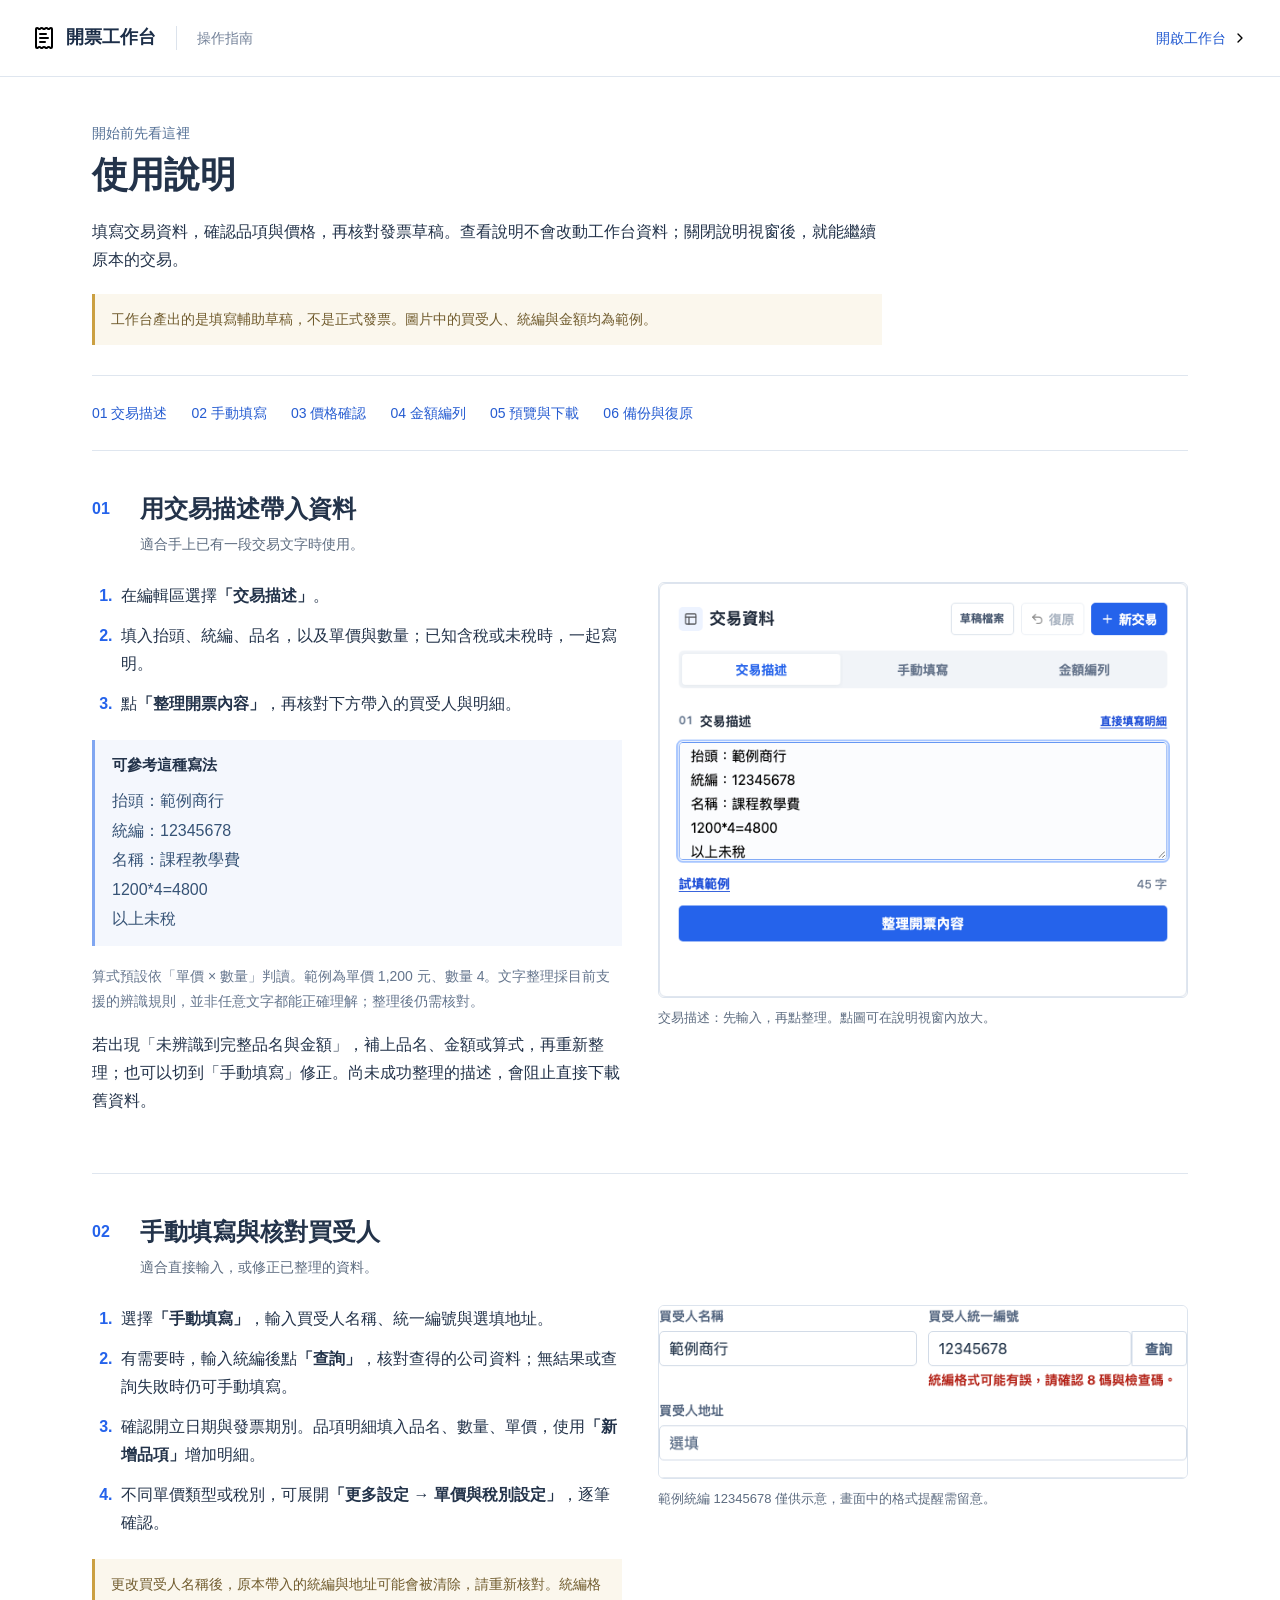
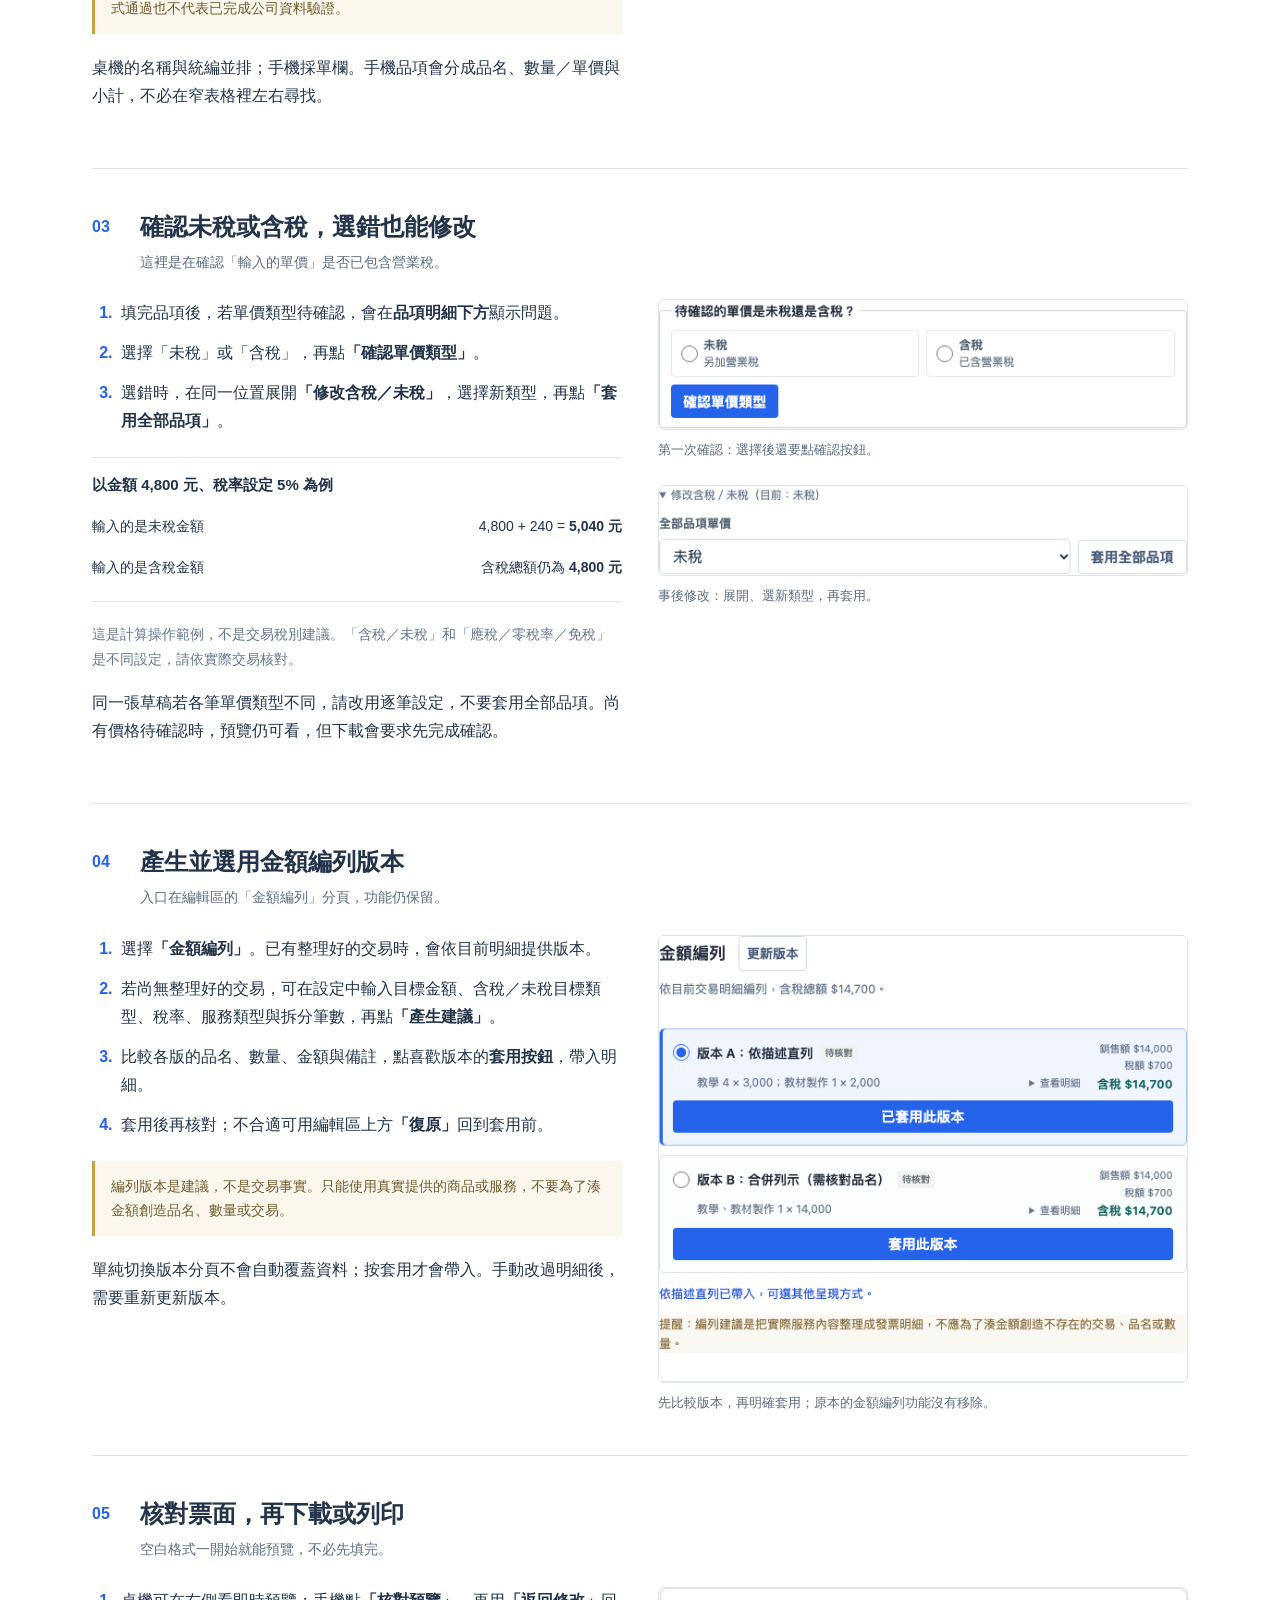
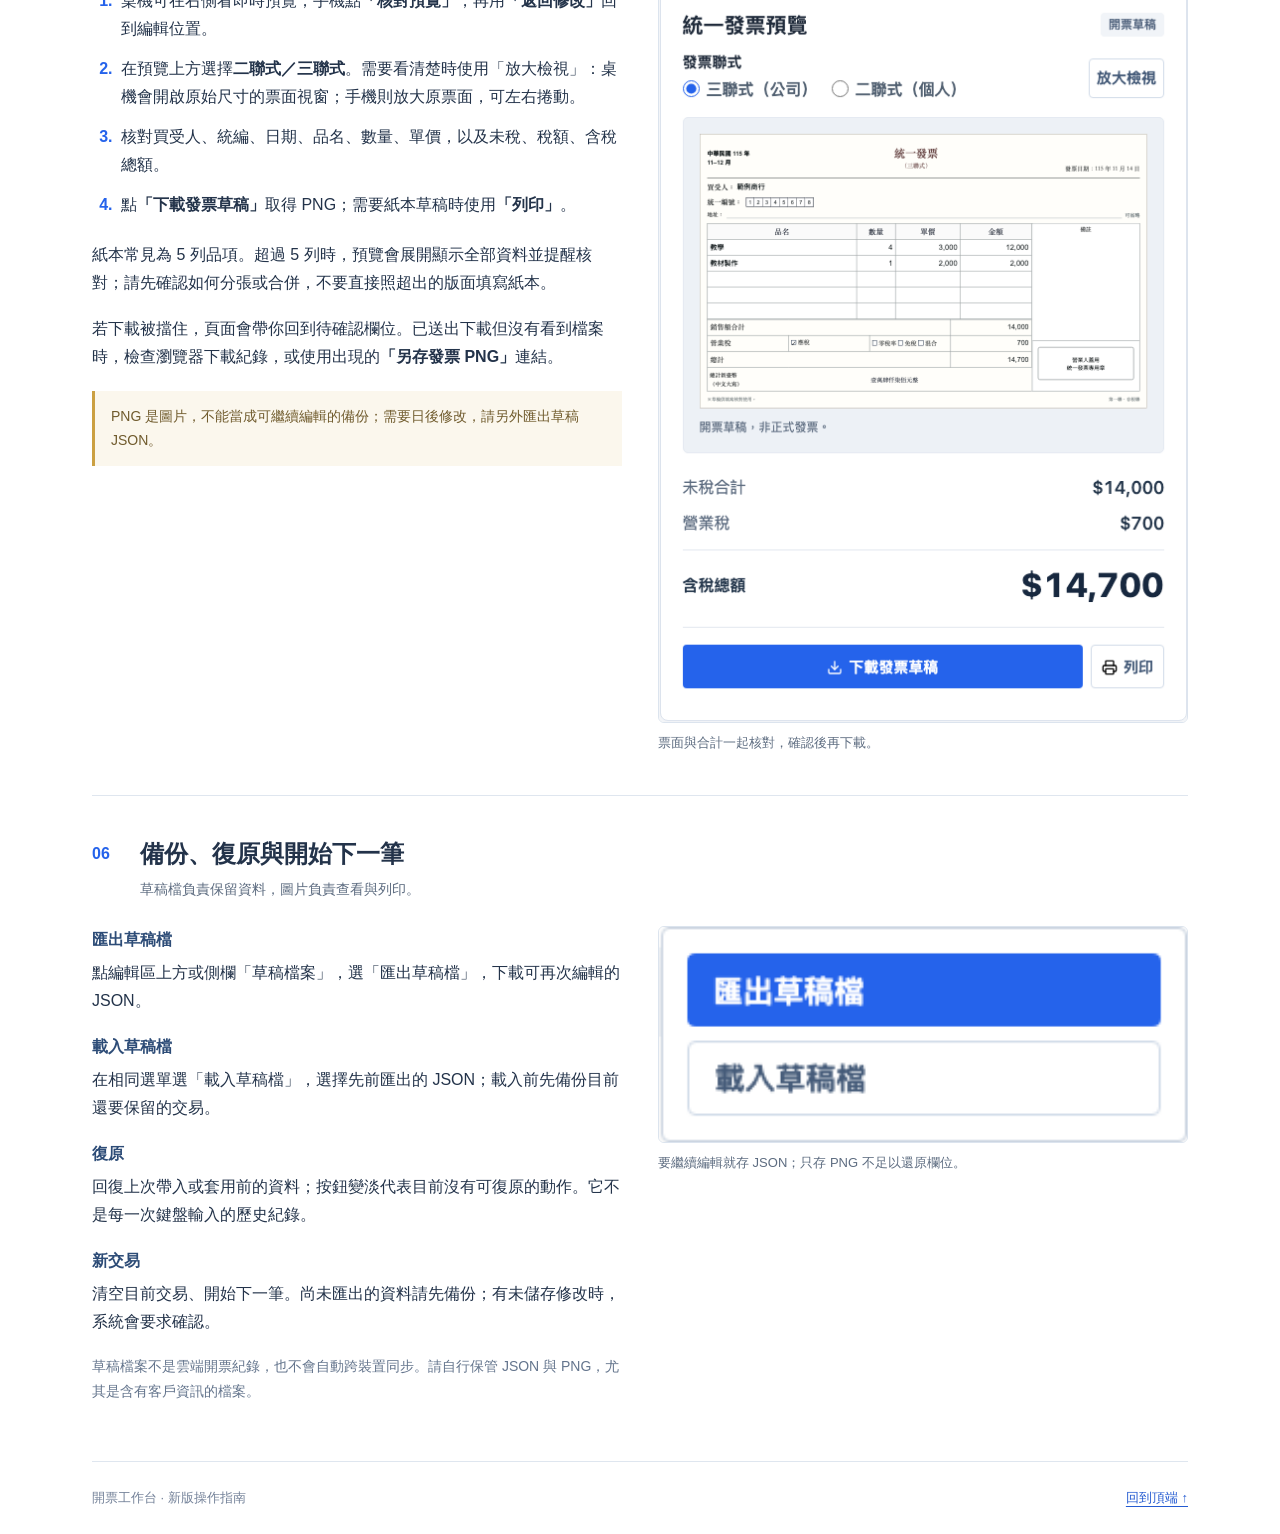
==== workspace-guide.html @ 72c4c707 "Publish compact invoice workspace with in-app guide and updated README" ====
<!doctype html>
<html lang="zh-Hant">
<head>
  <meta charset="utf-8">
  <meta name="viewport" content="width=device-width, initial-scale=1, viewport-fit=cover">
  <title>使用說明｜開票工作台</title>
  <link rel="stylesheet" href="workspace-guide.css?v=3">
  <script src="workspace-guide.js?v=3" defer></script>
</head>
<body id="top">
  <header class="guide-header">
    <a class="guide-brand" href="workspace-preview.html" target="_blank" rel="noopener"><img src="assets/workspace-preview/receipt-text.svg" alt="">開票工作台</a>
    <span>操作指南</span>
    <a class="workspace-link" href="workspace-preview.html" target="_blank" rel="noopener">開啟工作台<img src="assets/workspace-preview/chevron-right.svg" alt=""></a>
  </header>
  <main>
    <div class="guide-intro"><p class="guide-kicker">開始前先看這裡</p><h1>使用說明</h1><p>填寫交易資料，確認品項與價格，再核對發票草稿。查看說明不會改動工作台資料；關閉說明視窗後，就能繼續原本的交易。</p><div class="guide-caution">工作台產出的是填寫輔助草稿，不是正式發票。圖片中的買受人、統編與金額均為範例。</div></div>
    <nav class="guide-toc" aria-label="說明章節">
      <a href="#description">01 交易描述</a><a href="#manual">02 手動填寫</a><a href="#price">03 價格確認</a><a href="#allocation">04 金額編列</a><a href="#preview">05 預覽與下載</a><a href="#backup">06 備份與復原</a>
    </nav>
    <section id="description" class="guide-section">
      <div class="section-heading"><span>01</span><div><h2>用交易描述帶入資料</h2><p>適合手上已有一段交易文字時使用。</p></div></div>
      <div class="guide-columns"><div><ol><li>在編輯區選擇<strong>「交易描述」</strong>。</li><li>填入抬頭、統編、品名，以及單價與數量；已知含稅或未稅時，一起寫明。</li><li>點<strong>「整理開票內容」</strong>，再核對下方帶入的買受人與明細。</li></ol><div class="example"><h3>可參考這種寫法</h3><pre>抬頭：範例商行
統編：12345678
名稱：課程教學費
1200*4=4800
以上未稅</pre></div><p class="guide-note">算式預設依「單價 × 數量」判讀。範例為單價 1,200 元、數量 4。文字整理採目前支援的辨識規則，並非任意文字都能正確理解；整理後仍需核對。</p><p>若出現「未辨識到完整品名與金額」，補上品名、金額或算式，再重新整理；也可以切到「手動填寫」修正。尚未成功整理的描述，會阻止直接下載舊資料。</p></div><figure><a href="assets/workspace-guide/01-description.png" target="_blank" rel="noopener"><img src="assets/workspace-guide/01-description.png" alt="交易描述輸入範例與整理開票內容按鈕"></a><figcaption>交易描述：先輸入，再點整理。點圖可在說明視窗內放大。</figcaption></figure></div>
    </section>
    <section id="manual" class="guide-section">
      <div class="section-heading"><span>02</span><div><h2>手動填寫與核對買受人</h2><p>適合直接輸入，或修正已整理的資料。</p></div></div>
      <div class="guide-columns"><div><ol><li>選擇<strong>「手動填寫」</strong>，輸入買受人名稱、統一編號與選填地址。</li><li>有需要時，輸入統編後點<strong>「查詢」</strong>，核對查得的公司資料；無結果或查詢失敗時仍可手動填寫。</li><li>確認開立日期與發票期別。品項明細填入品名、數量、單價，使用<strong>「新增品項」</strong>增加明細。</li><li>不同單價類型或稅別，可展開<strong>「更多設定 → 單價與稅別設定」</strong>，逐筆確認。</li></ol><div class="guide-caution">更改買受人名稱後，原本帶入的統編與地址可能會被清除，請重新核對。統編格式通過也不代表已完成公司資料驗證。</div><p>桌機的名稱與統編並排；手機採單欄。手機品項會分成品名、數量／單價與小計，不必在窄表格裡左右尋找。</p></div><figure><a href="assets/workspace-guide/02-buyer.png" target="_blank" rel="noopener"><img src="assets/workspace-guide/02-buyer.png" alt="買受人名稱、統編查詢與地址欄位；範例統編顯示格式提醒" loading="lazy"></a><figcaption>範例統編 12345678 僅供示意，畫面中的格式提醒需留意。</figcaption></figure></div>
    </section>
    <section id="price" class="guide-section">
      <div class="section-heading"><span>03</span><div><h2>確認未稅或含稅，選錯也能修改</h2><p>這裡是在確認「輸入的單價」是否已包含營業稅。</p></div></div>
      <div class="guide-columns"><div><ol><li>填完品項後，若單價類型待確認，會在<strong>品項明細下方</strong>顯示問題。</li><li>選擇「未稅」或「含稅」，再點<strong>「確認單價類型」</strong>。</li><li>選錯時，在同一位置展開<strong>「修改含稅／未稅」</strong>，選擇新類型，再點<strong>「套用全部品項」</strong>。</li></ol><div class="price-example"><h3>以金額 4,800 元、稅率設定 5% 為例</h3><dl><div><dt>輸入的是未稅金額</dt><dd>4,800 + 240 = <strong>5,040 元</strong></dd></div><div><dt>輸入的是含稅金額</dt><dd>含稅總額仍為 <strong>4,800 元</strong></dd></div></dl></div><p class="guide-note">這是計算操作範例，不是交易稅別建議。「含稅／未稅」和「應稅／零稅率／免稅」是不同設定，請依實際交易核對。</p><p>同一張草稿若各筆單價類型不同，請改用逐筆設定，不要套用全部品項。尚有價格待確認時，預覽仍可看，但下載會要求先完成確認。</p></div><div class="guide-figures"><figure><a href="assets/workspace-guide/03-price.png" target="_blank" rel="noopener"><img src="assets/workspace-guide/03-price.png" alt="品項下方的未稅與含稅選項及確認單價類型按鈕" loading="lazy"></a><figcaption>第一次確認：選擇後還要點確認按鈕。</figcaption></figure><figure><a href="assets/workspace-guide/04-change-price.png" target="_blank" rel="noopener"><img src="assets/workspace-guide/04-change-price.png" alt="修改含稅未稅的下拉選單及套用全部品項按鈕" loading="lazy"></a><figcaption>事後修改：展開、選新類型，再套用。</figcaption></figure></div></div>
    </section>
    <section id="allocation" class="guide-section">
      <div class="section-heading"><span>04</span><div><h2>產生並選用金額編列版本</h2><p>入口在編輯區的「金額編列」分頁，功能仍保留。</p></div></div>
      <div class="guide-columns"><div><ol><li>選擇<strong>「金額編列」</strong>。已有整理好的交易時，會依目前明細提供版本。</li><li>若尚無整理好的交易，可在設定中輸入目標金額、含稅／未稅目標類型、稅率、服務類型與拆分筆數，再點<strong>「產生建議」</strong>。</li><li>比較各版的品名、數量、金額與備註，點喜歡版本的<strong>套用按鈕</strong>，帶入明細。</li><li>套用後再核對；不合適可用編輯區上方<strong>「復原」</strong>回到套用前。</li></ol><div class="guide-caution">編列版本是建議，不是交易事實。只能使用真實提供的商品或服務，不要為了湊金額創造品名、數量或交易。</div><p>單純切換版本分頁不會自動覆蓋資料；按套用才會帶入。手動改過明細後，需要重新更新版本。</p></div><figure><a href="assets/workspace-guide/05-allocation.png" target="_blank" rel="noopener"><img src="assets/workspace-guide/05-allocation.png" alt="金額編列分頁中的多個版本、金額比較與套用按鈕" loading="lazy"></a><figcaption>先比較版本，再明確套用；原本的金額編列功能沒有移除。</figcaption></figure></div>
    </section>
    <section id="preview" class="guide-section">
      <div class="section-heading"><span>05</span><div><h2>核對票面，再下載或列印</h2><p>空白格式一開始就能預覽，不必先填完。</p></div></div>
      <div class="guide-columns"><div><ol><li>桌機可在右側看即時預覽；手機點<strong>「核對預覽」</strong>，再用<strong>「返回修改」</strong>回到編輯位置。</li><li>在預覽上方選擇<strong>二聯式／三聯式</strong>。需要看清楚時使用「放大檢視」：桌機會開啟原始尺寸的票面視窗；手機則放大原票面，可左右捲動。</li><li>核對買受人、統編、日期、品名、數量、單價，以及未稅、稅額、含稅總額。</li><li>點<strong>「下載發票草稿」</strong>取得 PNG；需要紙本草稿時使用<strong>「列印」</strong>。</li></ol><p>紙本常見為 5 列品項。超過 5 列時，預覽會展開顯示全部資料並提醒核對；請先確認如何分張或合併，不要直接照超出的版面填寫紙本。</p><p>若下載被擋住，頁面會帶你回到待確認欄位。已送出下載但沒有看到檔案時，檢查瀏覽器下載紀錄，或使用出現的<strong>「另存發票 PNG」</strong>連結。</p><div class="guide-caution">PNG 是圖片，不能當成可繼續編輯的備份；需要日後修改，請另外匯出草稿 JSON。</div></div><figure><a href="assets/workspace-guide/06-preview.png" target="_blank" rel="noopener"><img src="assets/workspace-guide/06-preview.png" alt="三聯式票面預覽、金額小計、下載發票草稿與列印按鈕" loading="lazy"></a><figcaption>票面與合計一起核對，確認後再下載。</figcaption></figure></div>
    </section>
    <section id="backup" class="guide-section">
      <div class="section-heading"><span>06</span><div><h2>備份、復原與開始下一筆</h2><p>草稿檔負責保留資料，圖片負責查看與列印。</p></div></div>
      <div class="guide-columns"><div><dl class="action-list"><div><dt>匯出草稿檔</dt><dd>點編輯區上方或側欄「草稿檔案」，選「匯出草稿檔」，下載可再次編輯的 JSON。</dd></div><div><dt>載入草稿檔</dt><dd>在相同選單選「載入草稿檔」，選擇先前匯出的 JSON；載入前先備份目前還要保留的交易。</dd></div><div><dt>復原</dt><dd>回復上次帶入或套用前的資料；按鈕變淡代表目前沒有可復原的動作。它不是每一次鍵盤輸入的歷史紀錄。</dd></div><div><dt>新交易</dt><dd>清空目前交易、開始下一筆。尚未匯出的資料請先備份；有未儲存修改時，系統會要求確認。</dd></div></dl><p class="guide-note">草稿檔案不是雲端開票紀錄，也不會自動跨裝置同步。請自行保管 JSON 與 PNG，尤其是含有客戶資訊的檔案。</p></div><figure><a href="assets/workspace-guide/07-backup.png" target="_blank" rel="noopener"><img src="assets/workspace-guide/07-backup.png" alt="草稿檔案選單，包含匯出草稿檔與載入草稿檔" loading="lazy"></a><figcaption>要繼續編輯就存 JSON；只存 PNG 不足以還原欄位。</figcaption></figure></div>
    </section>
    <footer class="guide-footer"><span>開票工作台 · 新版操作指南</span><a href="#top">回到頂端 ↑</a></footer>
  </main>
</body>
</html>
---- workspace-guide.css ----
:root { font-family: -apple-system,BlinkMacSystemFont,"Segoe UI","PingFang TC","Noto Sans TC",sans-serif; color: #23334a; background: #fff; font-size: 16px; line-height: 1.75; }
* { box-sizing: border-box; letter-spacing: 0; }
html { scroll-behavior: smooth; scroll-padding-top: 90px; }
body { margin: 0; }
a { color: #245bd1; text-underline-offset: 4px; }
a:focus-visible { outline: 2px solid #2563eb; outline-offset: 4px; }
.guide-header { display: flex; gap: 20px; align-items: center; padding: 16px 32px; border-bottom: 1px solid #dfe6ef; background: #fff; position: sticky; top: 0; z-index: 2; }
.guide-brand { display: flex; align-items: center; gap: 10px; font-size: 18px; font-weight: 750; color: #1c2e48; text-decoration: none; }
.guide-brand img { width: 24px; height: 24px; }
.guide-header > span { padding-left: 20px; border-left: 1px solid #dce3ec; color: #748299; font-size: 14px; }
.workspace-link { display: flex; align-items: center; gap: 6px; margin-left: auto; font-size: 14px; text-decoration: none; min-height: 44px; }
.workspace-link img { width: 16px; height: 16px; }
main { max-width: 1160px; margin: 0 auto; padding: 44px 32px 24px; }
.guide-intro { max-width: 790px; }
.guide-kicker { font-size: 14px; color: #567297; margin: 0 0 6px; }
h1 { font-size: 36px; line-height: 1.3; margin: 0 0 20px; }
p { margin: 0 0 18px; }
.guide-caution { padding: 13px 16px; border-left: 3px solid #cba042; background: #fbf7ed; color: #705b2d; font-size: 14px; margin: 20px 0; }
.guide-toc { display: flex; flex-wrap: wrap; gap: 8px 24px; padding: 20px 0; margin-top: 30px; border-top: 1px solid #dfe6ef; border-bottom: 1px solid #dfe6ef; }
.guide-toc a { font-size: 14px; text-decoration: none; padding: 5px 0; }
.guide-section { padding: 40px 0; border-bottom: 1px solid #dfe6ef; }
.section-heading { display: flex; gap: 16px; margin-bottom: 25px; align-items: flex-start; }
.section-heading > span { font-size: 16px; font-weight: 650; color: #2563eb; width: 32px; padding-top: 4px; }
h2 { font-size: 24px; line-height: 1.5; margin: 0 0 5px; }
.section-heading p { font-size: 14px; color: #5d6c80; margin: 0; }
.guide-columns { display: grid; grid-template-columns: minmax(0,1fr) minmax(0,1fr); gap: 36px; align-items: start; }
ol { padding-left: 25px; margin: 0 0 22px; }
li { padding-left: 4px; margin-bottom: 12px; }
li::marker { color: #2563eb; font-weight: 650; }
figure { margin: 0; min-width: 0; }
figure a { display: block; border: 1px solid #dce4ee; border-radius: 6px; overflow: hidden; background: #f3f6fa; }
figure img { display: block; width: 100%; height: auto; }
figcaption { margin-top: 9px; font-size: 13px; color: #5d6c80; }
.guide-figures { display: grid; gap: 24px; }
.example { border-left: 3px solid #80a6f1; padding: 12px 17px; background: #f4f7fd; margin-bottom: 18px; }
h3 { font-size: 15px; margin: 0 0 8px; }
pre { white-space: pre-wrap; overflow-wrap: anywhere; font: inherit; line-height: 1.85; margin: 0; color: #365376; }
.guide-note { font-size: 14px; color: #64758d; }
.price-example { margin: 20px 0; padding: 14px 0; border-top: 1px solid #e0e7f0; border-bottom: 1px solid #e0e7f0; }
dl { margin: 0; }
.price-example dl > div { display: flex; flex-wrap: wrap; justify-content: space-between; gap: 6px 16px; padding: 8px 0; font-size: 14px; }
dd { margin: 0; }
.action-list > div { padding-bottom: 18px; }
.action-list dt { font-weight: 700; color: #2d4c77; }
.action-list dd { margin-top: 5px; }
.guide-footer { display: flex; justify-content: space-between; gap: 16px; padding-top: 25px; color: #748299; font-size: 13px; }
.embedded-guide .guide-header { display: none; }
.embedded-guide main { padding-top: 28px; }
.embedded-guide h1 { font-size: 28px; }
body.guide-image-open { overflow: hidden; }
.guide-image-viewer { width: calc(100% - 24px); max-width: 1050px; height: calc(100dvh - 24px); max-height: none; border: 1px solid #d5dfed; border-radius: 7px; padding: 0; overflow: hidden; background: #f2f5fa; color: #23334a; }
.guide-image-viewer[open] { display: flex; flex-direction: column; }
.guide-image-viewer::backdrop { background: #132036b3; }
.guide-image-heading { display: flex; flex-wrap: wrap; align-items: center; gap: 8px; flex-shrink: 0; padding: 10px 12px; background: #fff; border-bottom: 1px solid #dbe4ee; }
.guide-image-heading h2 { margin: 0 auto 0 0; font-size: 16px; }
.guide-image-heading button { min-height: 44px; font: inherit; font-size: 14px; border: 1px solid #c7d5e8; background: #fff; color: #264a80; padding: 8px 12px; border-radius: 4px; cursor: pointer; }
.guide-image-heading button:focus-visible { outline: 2px solid #2563eb; outline-offset: 2px; }
.guide-image-scroll { flex: 1; min-height: 0; padding: 16px; overflow: auto; overscroll-behavior: contain; }
.guide-image-scroll img { display: block; width: auto; max-width: 100%; max-height: 100%; height: auto; object-fit: contain; margin: 0 auto; background: #fff; }
.original-size .guide-image-scroll img { max-width: none; max-height: none; }
@media (max-width: 760px) {
  html { scroll-padding-top: 80px; }
  .guide-header { gap: 10px; padding: 10px max(16px,env(safe-area-inset-left)); }
  .guide-header > span { display: none; }
  .guide-brand { font-size: 16px; gap: 7px; }
  .workspace-link { font-size: 13px; gap: 0; }
  main { padding: 28px max(18px,env(safe-area-inset-left)) 24px; }
  h1 { font-size: 30px; }
  h2 { font-size: 21px; }
  .guide-columns { grid-template-columns: minmax(0,1fr); gap: 24px; }
  .guide-toc { gap: 5px 20px; margin-top: 24px; }
  .guide-section { padding: 30px 0; }
  .section-heading { gap: 9px; margin-bottom: 20px; }
  .section-heading > span { width: 27px; flex-shrink: 0; }
  .guide-footer { flex-wrap: wrap; }
}
@media (prefers-reduced-motion: reduce) { html { scroll-behavior: auto; } }
@media print {
  .guide-image-viewer { display: none !important; }
  .guide-header { position: static; }
  .guide-toc,.workspace-link,.guide-footer a { display: none; }
  main { padding: 20px 0; }
  figure,.section-heading { break-inside: avoid; }
  .guide-columns { gap: 20px; }
}
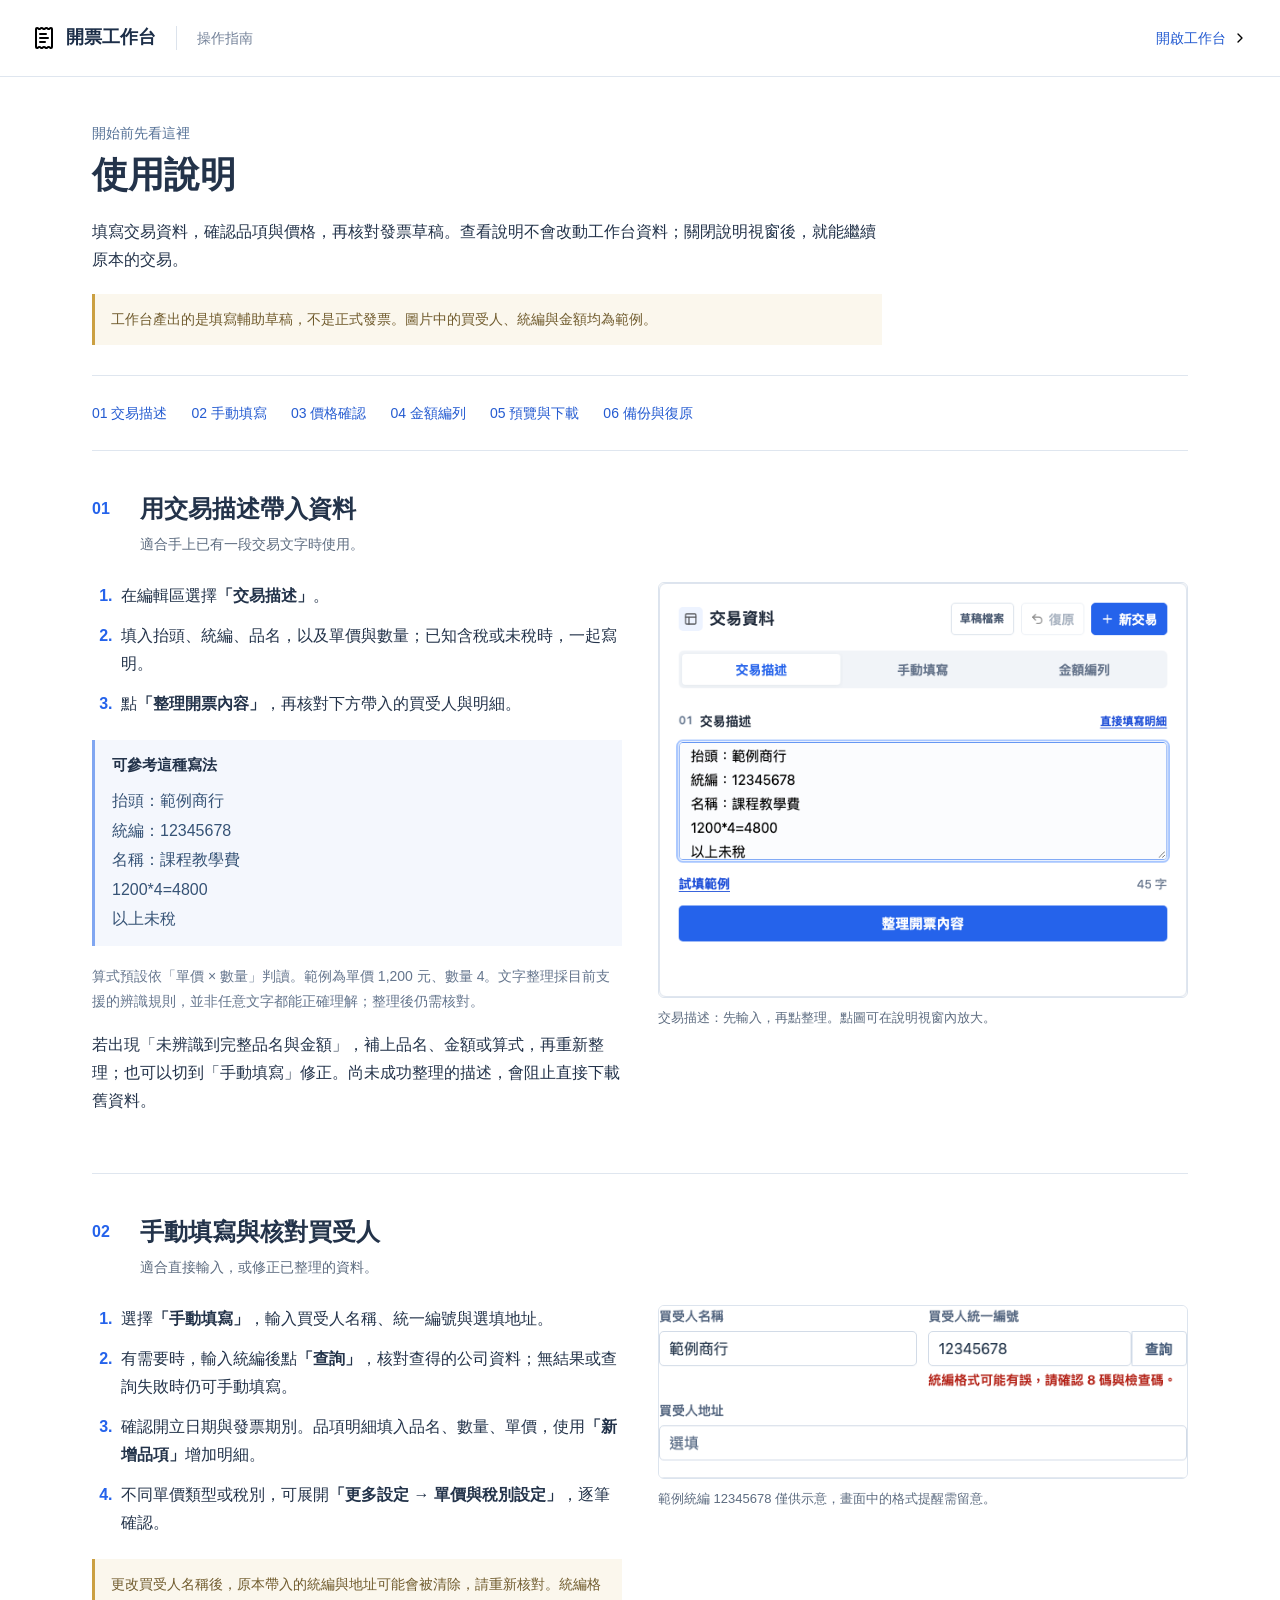
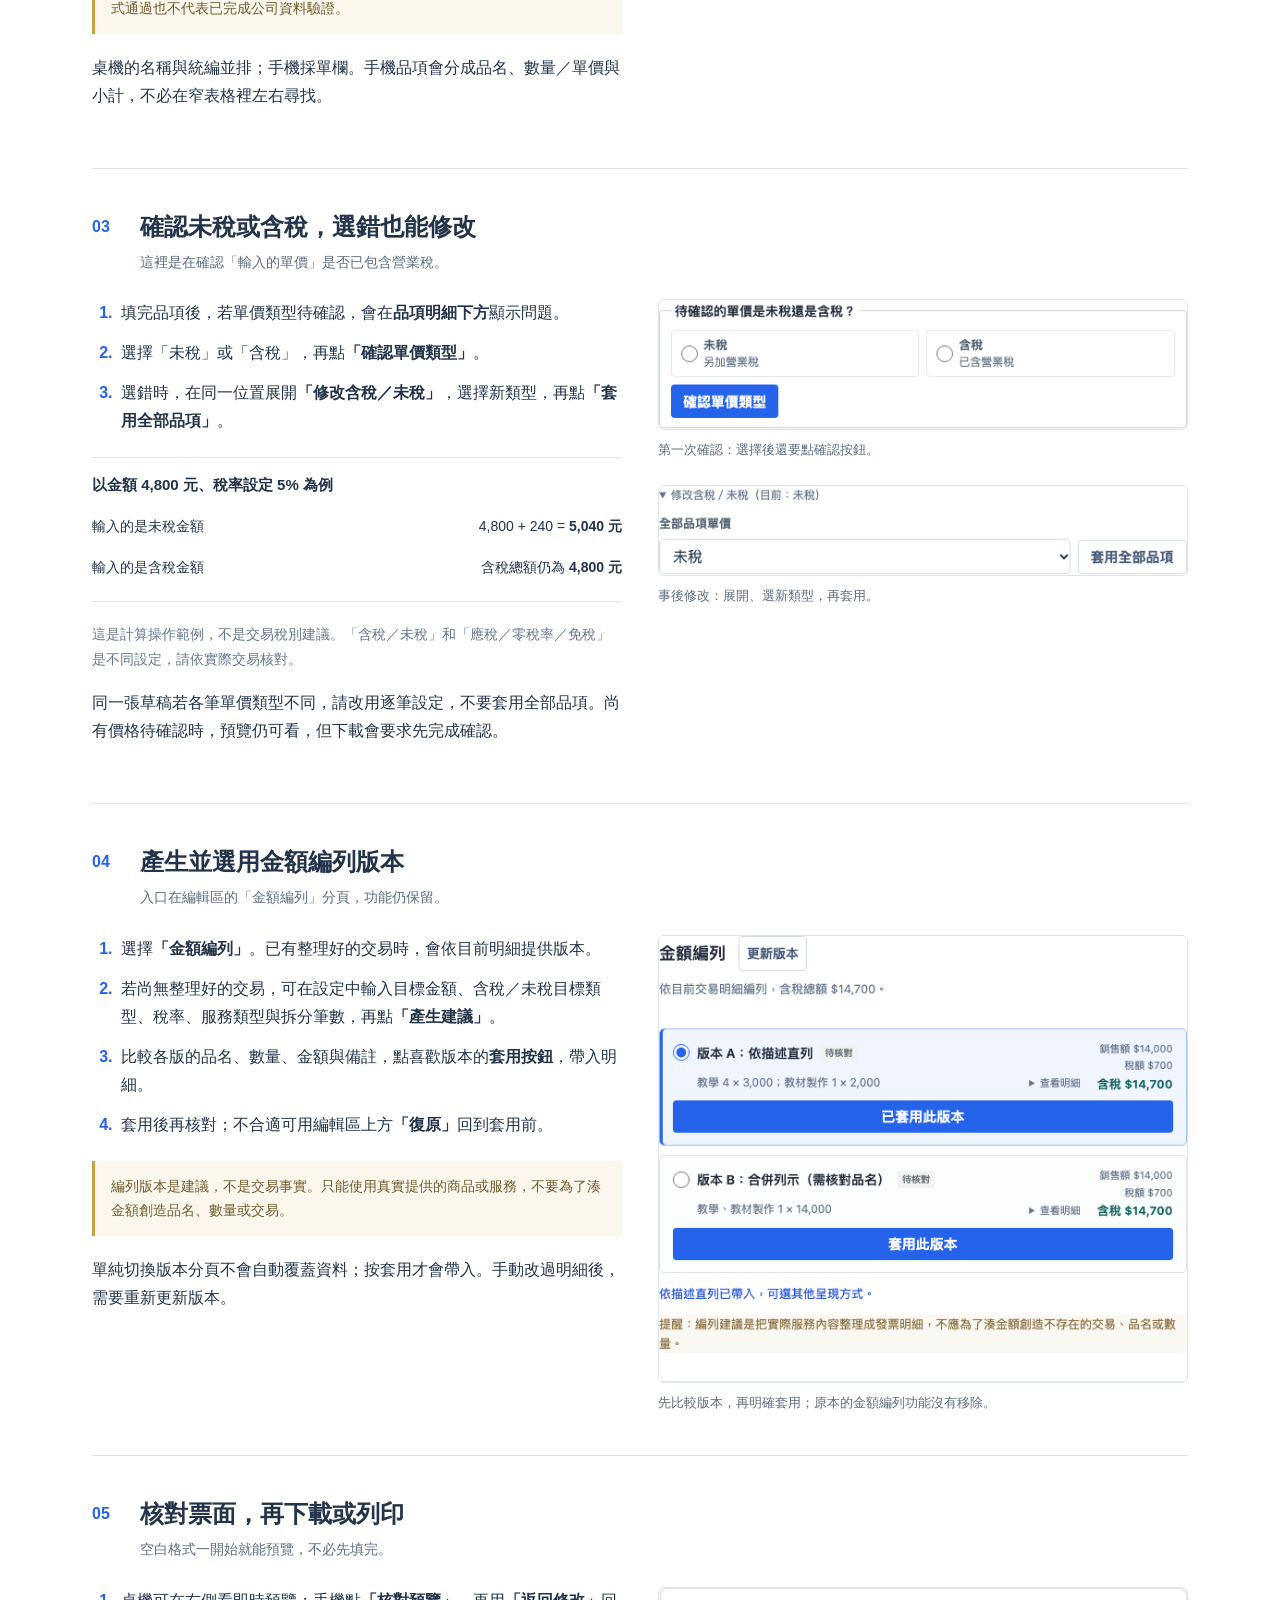
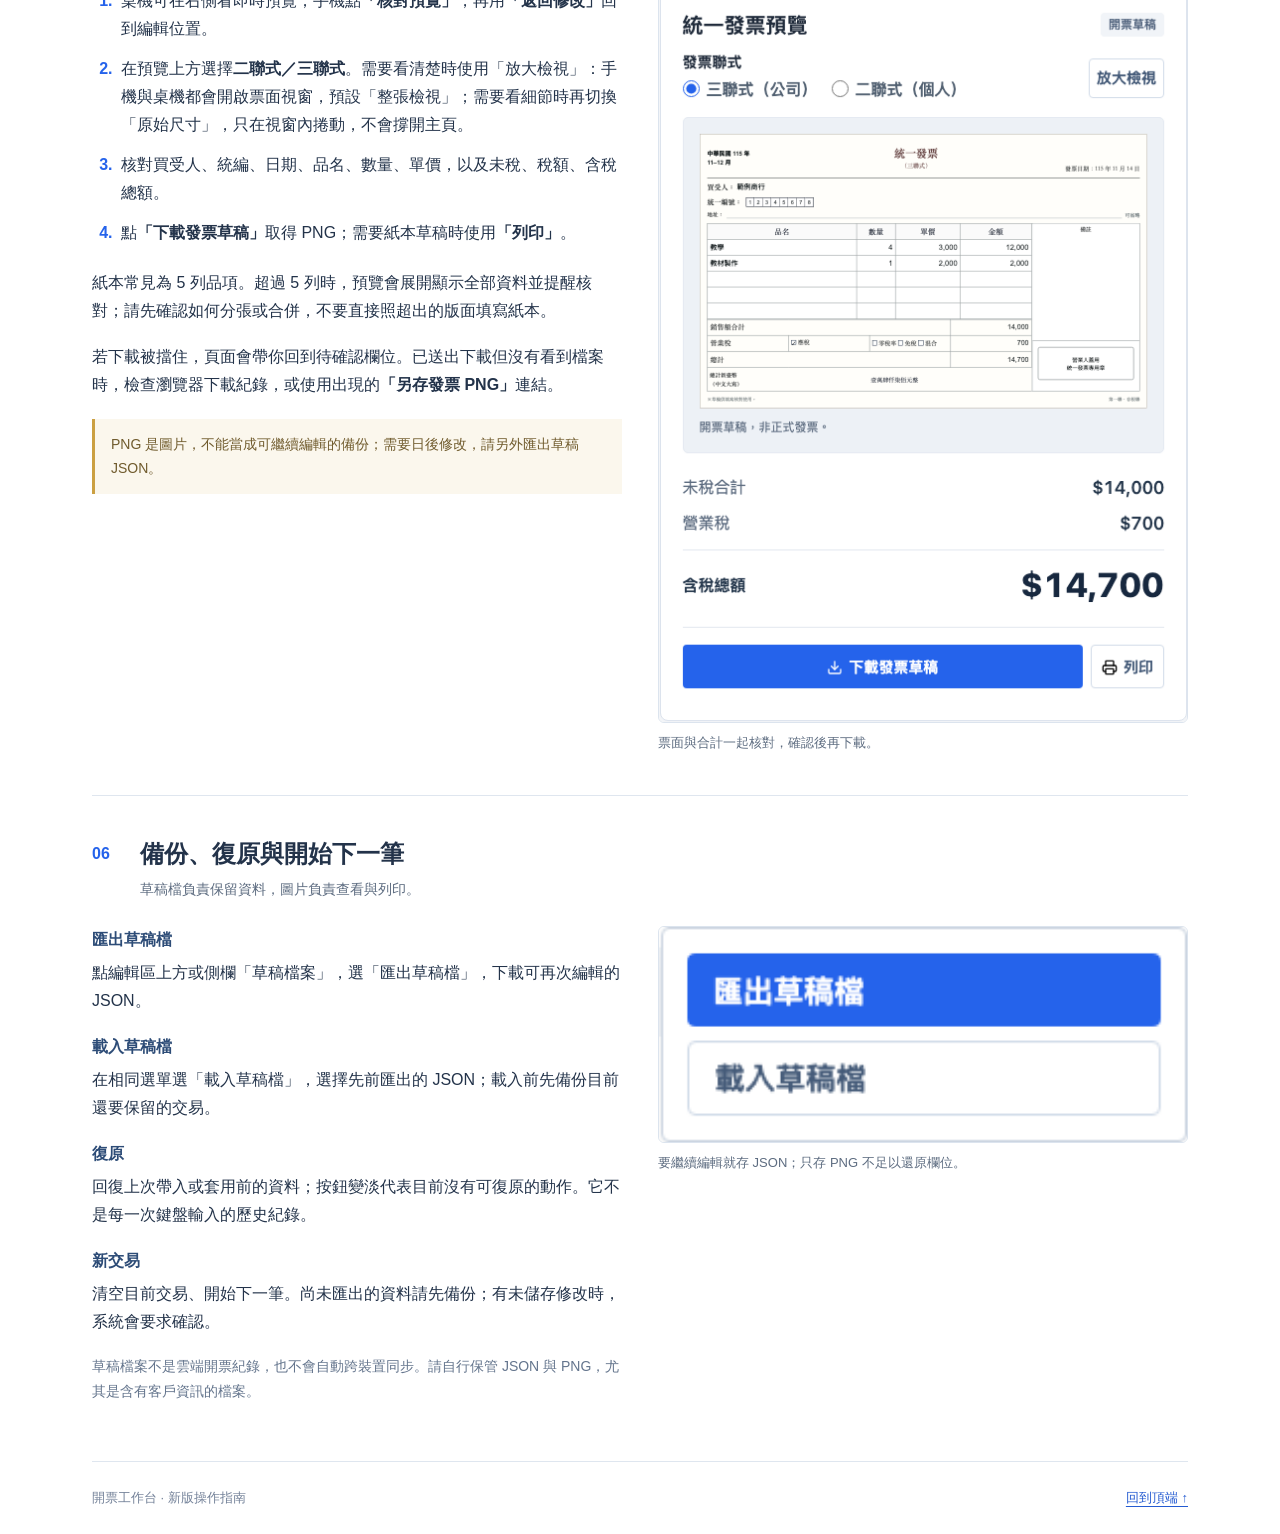
==== commit a1648d9f: "Use transparent seller stamp and fit invoice preview in mobile dialog" ====
--- a/workspace-guide.html
+++ b/workspace-guide.html
@@ -40,7 +40,7 @@
     </section>
     <section id="preview" class="guide-section">
       <div class="section-heading"><span>05</span><div><h2>核對票面，再下載或列印</h2><p>空白格式一開始就能預覽，不必先填完。</p></div></div>
-      <div class="guide-columns"><div><ol><li>桌機可在右側看即時預覽；手機點<strong>「核對預覽」</strong>，再用<strong>「返回修改」</strong>回到編輯位置。</li><li>在預覽上方選擇<strong>二聯式／三聯式</strong>。需要看清楚時使用「放大檢視」：桌機會開啟原始尺寸的票面視窗；手機則放大原票面，可左右捲動。</li><li>核對買受人、統編、日期、品名、數量、單價，以及未稅、稅額、含稅總額。</li><li>點<strong>「下載發票草稿」</strong>取得 PNG；需要紙本草稿時使用<strong>「列印」</strong>。</li></ol><p>紙本常見為 5 列品項。超過 5 列時，預覽會展開顯示全部資料並提醒核對；請先確認如何分張或合併，不要直接照超出的版面填寫紙本。</p><p>若下載被擋住，頁面會帶你回到待確認欄位。已送出下載但沒有看到檔案時，檢查瀏覽器下載紀錄，或使用出現的<strong>「另存發票 PNG」</strong>連結。</p><div class="guide-caution">PNG 是圖片，不能當成可繼續編輯的備份；需要日後修改，請另外匯出草稿 JSON。</div></div><figure><a href="assets/workspace-guide/06-preview.png" target="_blank" rel="noopener"><img src="assets/workspace-guide/06-preview.png" alt="三聯式票面預覽、金額小計、下載發票草稿與列印按鈕" loading="lazy"></a><figcaption>票面與合計一起核對，確認後再下載。</figcaption></figure></div>
+      <div class="guide-columns"><div><ol><li>桌機可在右側看即時預覽；手機點<strong>「核對預覽」</strong>，再用<strong>「返回修改」</strong>回到編輯位置。</li><li>在預覽上方選擇<strong>二聯式／三聯式</strong>。需要看清楚時使用「放大檢視」：手機與桌機都會開啟票面視窗，預設「整張檢視」；需要看細節時再切換「原始尺寸」，只在視窗內捲動，不會撐開主頁。</li><li>核對買受人、統編、日期、品名、數量、單價，以及未稅、稅額、含稅總額。</li><li>點<strong>「下載發票草稿」</strong>取得 PNG；需要紙本草稿時使用<strong>「列印」</strong>。</li></ol><p>紙本常見為 5 列品項。超過 5 列時，預覽會展開顯示全部資料並提醒核對；請先確認如何分張或合併，不要直接照超出的版面填寫紙本。</p><p>若下載被擋住，頁面會帶你回到待確認欄位。已送出下載但沒有看到檔案時，檢查瀏覽器下載紀錄，或使用出現的<strong>「另存發票 PNG」</strong>連結。</p><div class="guide-caution">PNG 是圖片，不能當成可繼續編輯的備份；需要日後修改，請另外匯出草稿 JSON。</div></div><figure><a href="assets/workspace-guide/06-preview.png" target="_blank" rel="noopener"><img src="assets/workspace-guide/06-preview.png" alt="三聯式票面預覽、金額小計、下載發票草稿與列印按鈕" loading="lazy"></a><figcaption>票面與合計一起核對，確認後再下載。</figcaption></figure></div>
     </section>
     <section id="backup" class="guide-section">
       <div class="section-heading"><span>06</span><div><h2>備份、復原與開始下一筆</h2><p>草稿檔負責保留資料，圖片負責查看與列印。</p></div></div>
